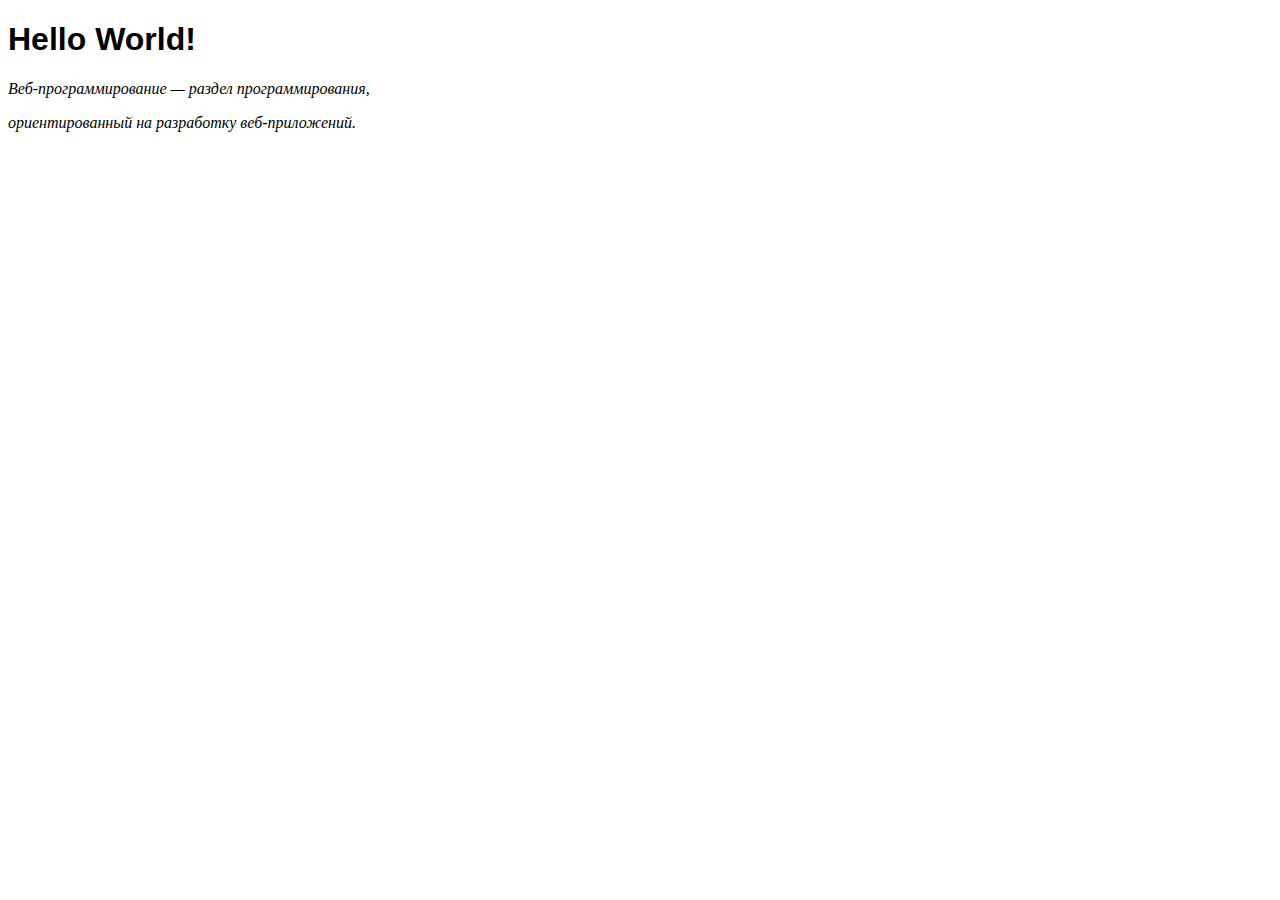
==== index.html @ 0164763b "First" ====
<!DOCTYPE html>
<html lang="en">
<head>
    <meta charset="UTF-8">
    <meta http-equiv="X-UA-Compatible" content="IE=edge">
    <meta name="viewport" content="width=device-width, initial-scale=1.0">
    <title>Document</title>
    <style> h1 {
        font-family: Impact, Haettenschweiler, 'Arial Narrow Bold', sans-serif;
    }
    p{
        font-family: 'Times New Roman', Times, serif;
        font-style: italic;
    }
    </style>
</head>
<body>
    <div>
        <h1>Hello World!</h1>
        <p>Веб-программирование — раздел программирования,</p>
        <p>ориентированный на разработку веб-приложений.</p>
    </div>
    
</body>
</html>
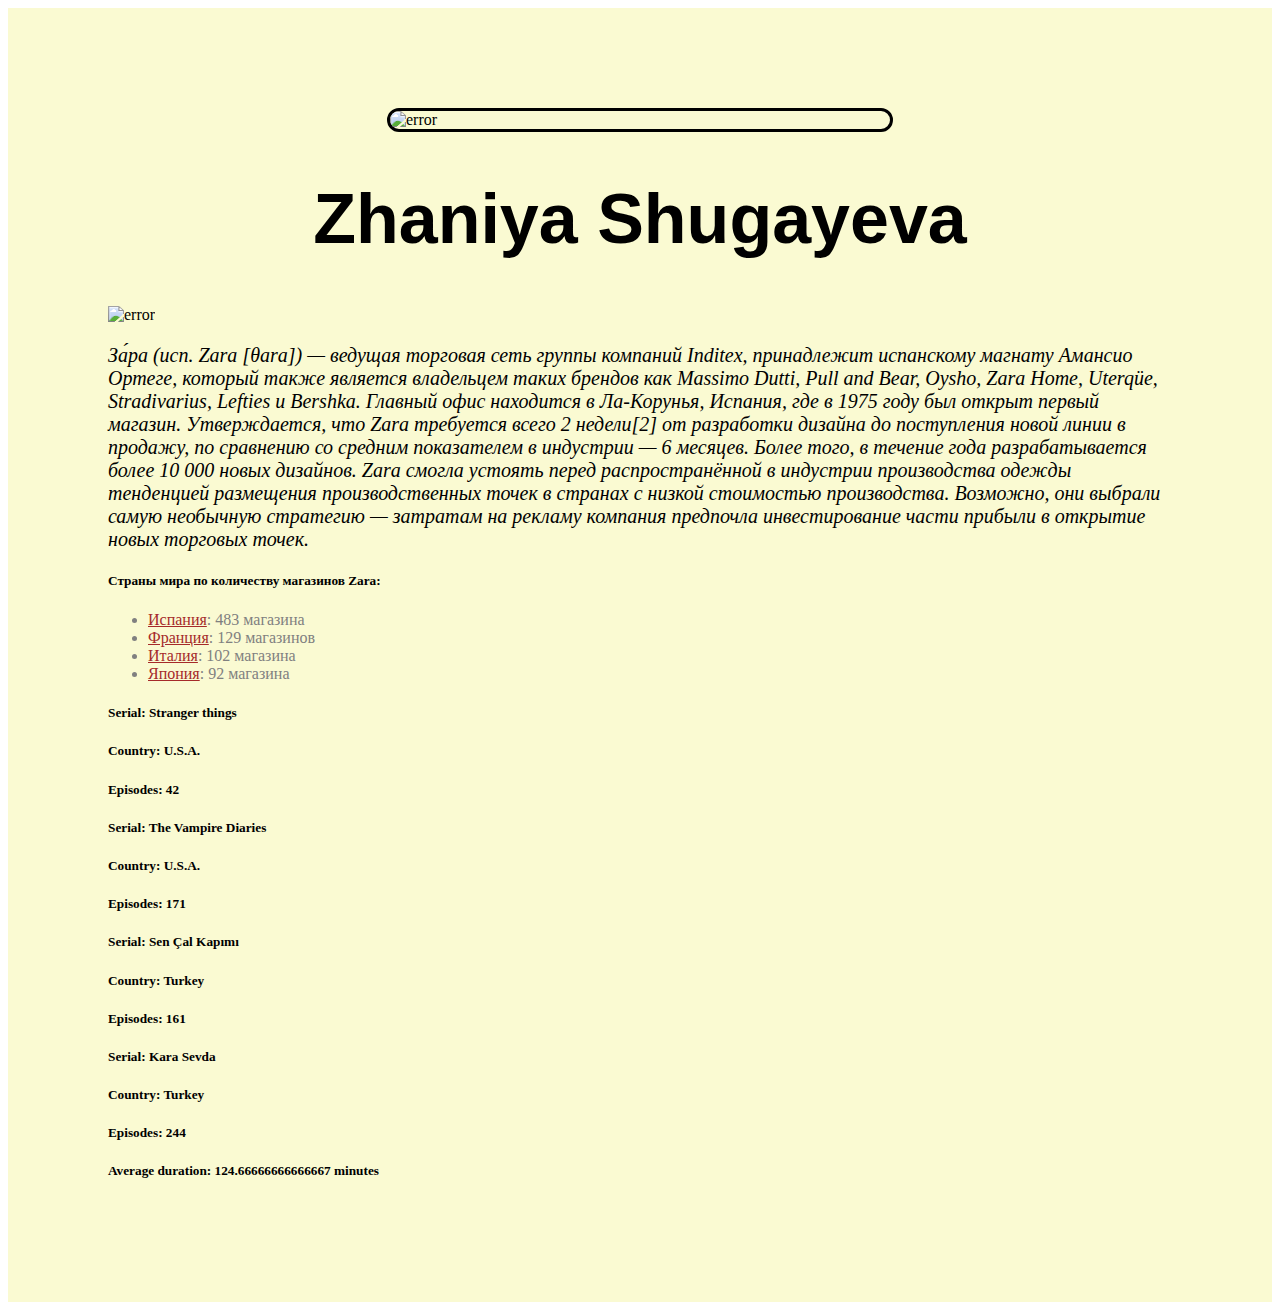
==== commit afc9562c: "js" ====
--- a/index.html
+++ b/index.html
@@ -2,24 +2,56 @@
 <html lang="en">
 <head>
     <meta charset="UTF-8">
-    <meta http-equiv="X-UA-Compatible" content="IE=edge">
-    <meta name="viewport" content="width=device-width, initial-scale=1.0">
+    <link href="https://cdn.jsdelivr.net/npm/bootstrap@5.3.0-alpha1/dist/css/bootstrap.min.css" rel="stylesheet" integrity="sha384-GLhlTQ8iRABdZLl6O3oVMWSktQOp6b7In1Zl3/Jr59b6EGGoI1aFkw7cmDA6j6gD" crossorigin="anonymous">
     <title>Document</title>
-    <style> h1 {
-        font-family: Impact, Haettenschweiler, 'Arial Narrow Bold', sans-serif;
-    }
-    p{
-        font-family: 'Times New Roman', Times, serif;
-        font-style: italic;
-    }
-    </style>
+    <link rel="stylesheet" href="style.css">
 </head>
 <body>
-    <div>
-        <h1>Hello World!</h1>
-        <p>Веб-программирование — раздел программирования,</p>
-        <p>ориентированный на разработку веб-приложений.</p>
+<div>
+    <div class="container-fluid">
+        <div class="row">
+            <div class="col-12 header">
+                <img id="main-image" src="images/me.jpeg" alt="error">
+            </div>
+            <h1 id="my-name">Zhaniya Shugayeva</h1>
+            <div>
+                <img src="images/zara.png" alt="error">
+            </div>
+            <div class="text">
+                <p>За́ра (исп. Zara [θara]) — ведущая торговая сеть группы компаний Inditex, принадлежит испанскому магнату
+                    Амансио Ортеге, который также является владельцем таких брендов как Massimo Dutti, Pull and Bear, Oysho,
+                    Zara Home, Uterqüe, Stradivarius, Lefties и Bershka. Главный офис находится в Ла-Корунья, Испания, где в
+                    1975 году был открыт первый магазин. Утверждается, что Zara требуется всего 2 недели[2] от разработки
+                    дизайна до поступления новой линии в продажу, по сравнению со средним показателем в индустрии — 6 месяцев.
+                    Более того, в течение года разрабатывается более 10 000 новых дизайнов. Zara смогла устоять перед
+                    распространённой в индустрии производства одежды тенденцией размещения производственных точек в странах с
+                    низкой стоимостью производства. Возможно, они выбрали самую необычную стратегию — затратам на рекламу
+                    компания предпочла инвестирование части прибыли в открытие новых торговых точек.</p>
+            </div>
+            <div class="shops">
+                <h5>Страны мира по количеству магазинов Zara:</h5>
+                <ul>
+                    <li class="li"><a
+                            href="https://ru.wikipedia.org/wiki/%D0%98%D1%81%D0%BF%D0%B0%D0%BD%D0%B8%D1%8F">Испания</a>: 483
+                        магазина
+                    </li>
+                    <li class="li"><a
+                            href="https://ru.wikipedia.org/wiki/%D0%A4%D1%80%D0%B0%D0%BD%D1%86%D0%B8%D1%8F">Франция</a>: 129
+                        магазинов
+                    </li>
+                    <li class="li"><a href="https://ru.wikipedia.org/wiki/%D0%98%D1%82%D0%B0%D0%BB%D0%B8%D1%8F">Италия</a>: 102
+                        магазина
+                    </li>
+                    <li class="li"><a href="https://ru.wikipedia.org/wiki/%D0%AF%D0%BF%D0%BE%D0%BD%D0%B8%D1%8F">Япония</a>: 92
+                        магазина
+                    </li>
+                </ul>
+            </div>
+
+            <script src="script.js"></script>
+        </div>
     </div>
-    
+</div>
+
 </body>
 </html>--- a/style.css
+++ b/style.css
@@ -0,0 +1,68 @@
+.container-fluid{
+    margin: 0;
+    padding: 100px;
+    background-color: lightgoldenrodyellow;
+}
+
+h1 {
+    font-family: Impact, Haettenschweiler, 'Arial Narrow Bold', sans-serif;
+    font-size: 70px;
+}
+p{
+    font-family: 'Times New Roman', Times, serif;
+    font-style: italic;
+    font-size: 20px;
+}
+
+#main-image {
+    width: 400px;
+    border: solid;
+    border-radius: 20px;
+}
+
+.header {
+    display: flex;
+    justify-content: center;
+}
+
+#my-name {
+    text-align: center;
+}
+
+.li {
+    color: grey;
+}
+
+a {
+    color: brown;
+}
+
+a:hover {
+    color: black;
+}
+
+@media screen and (min-width: 768px) and (max-width: 1023px) {
+    #main-image {
+        width: 300px;
+    }
+
+    .shops {
+        width: 30%;
+    }
+
+    .text {
+        width: 70%;
+    }
+}
+
+@media screen and (max-width: 1179px) and (min-width: 1024px){
+    #main-image {
+        width: 400px;
+    }
+}
+
+@media screen and (min-width: 1200px){
+    #main-image {
+        width: 500px;
+    }
+}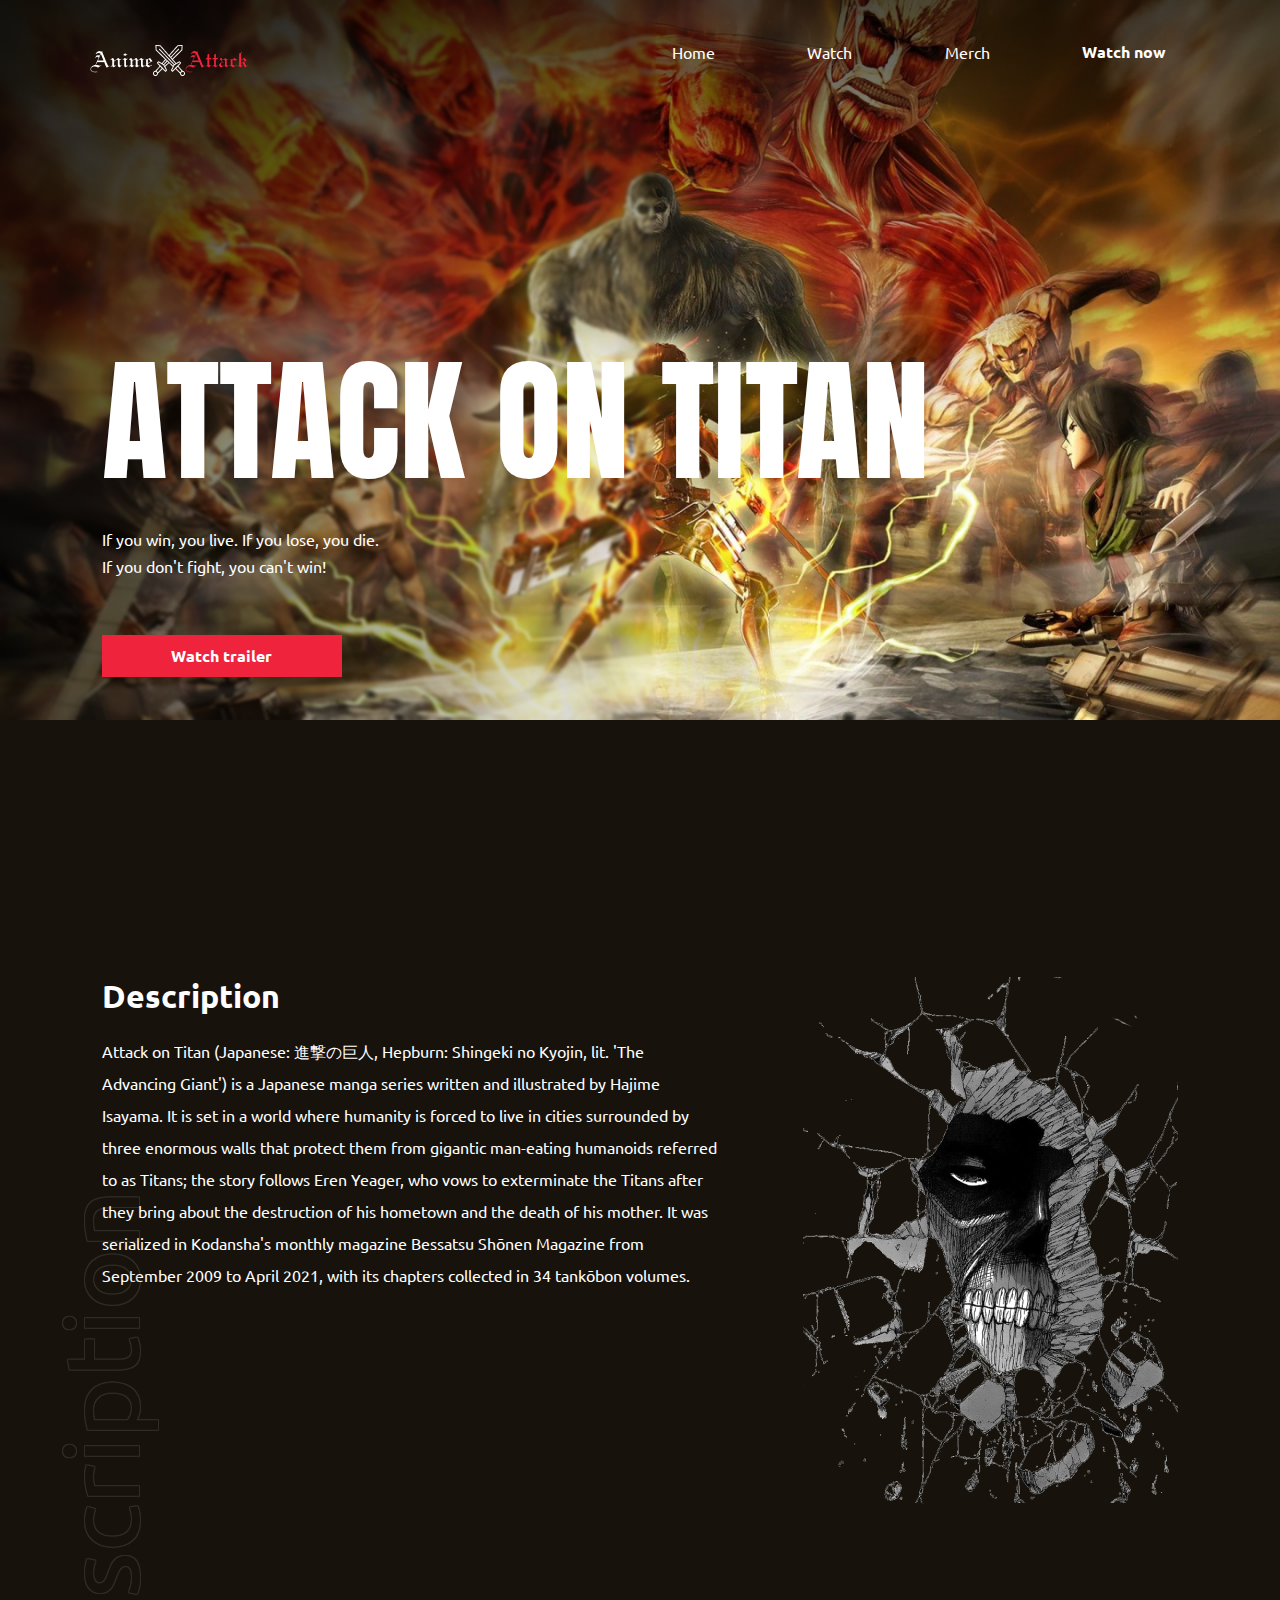
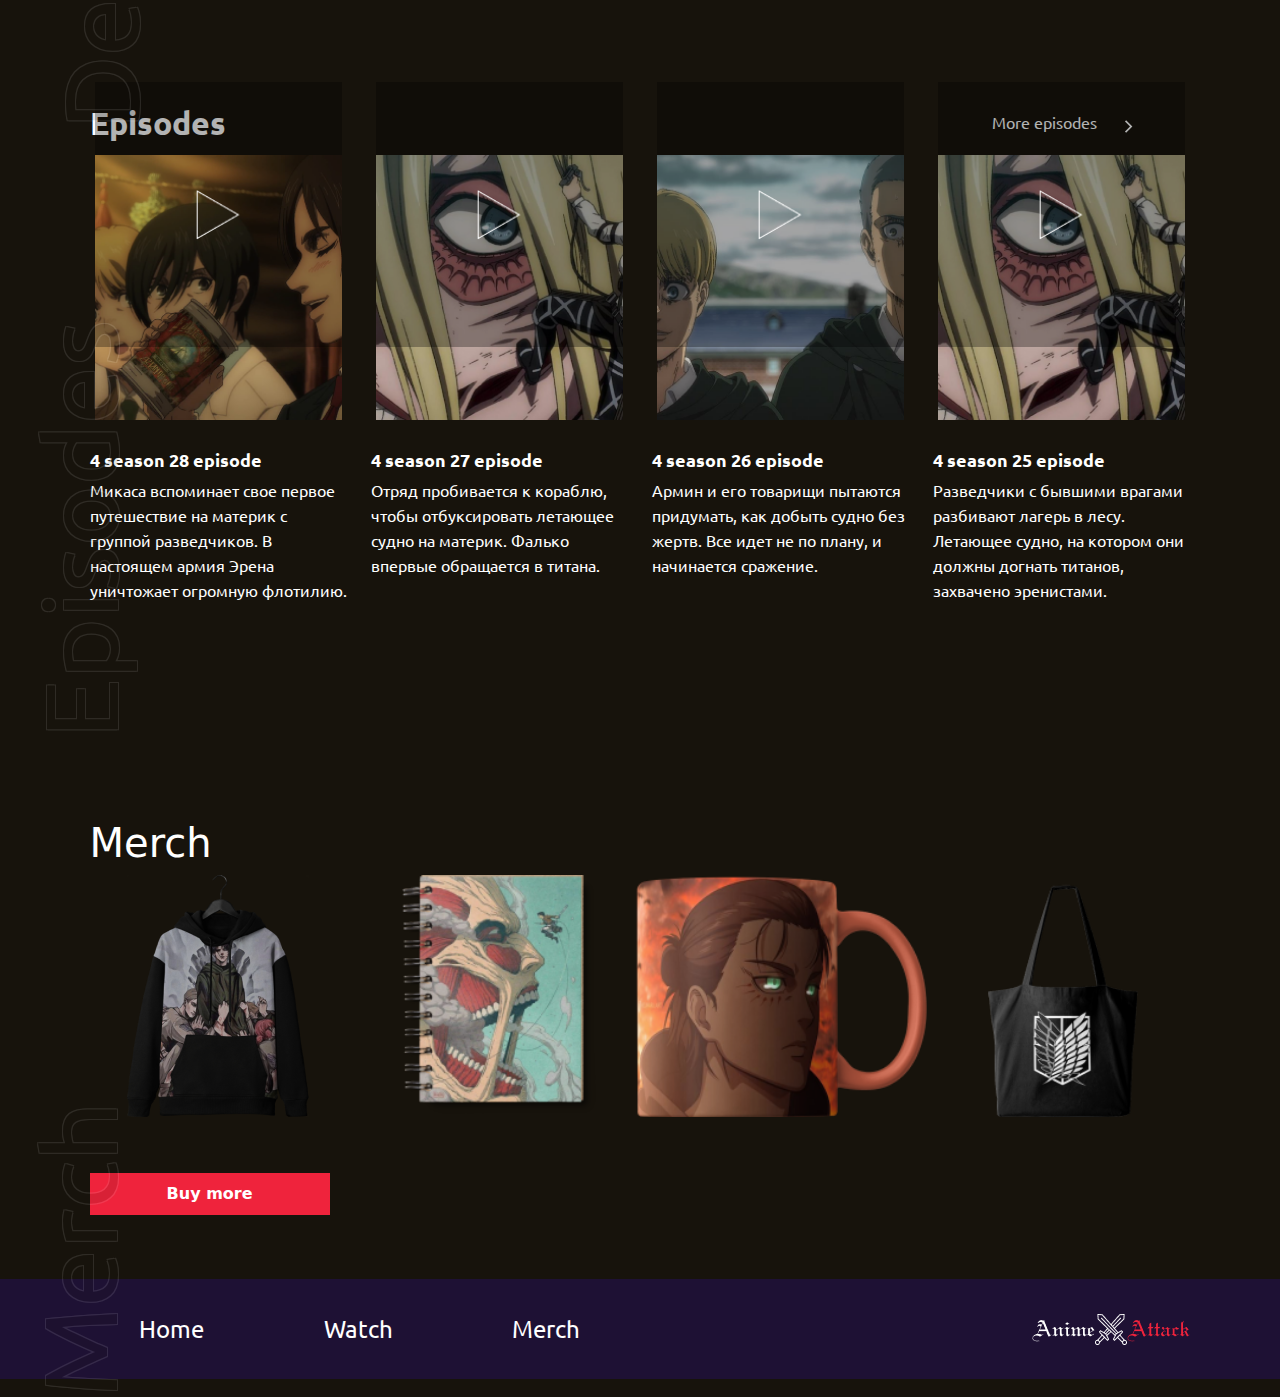
==== commit c2a1df09: "Add files via upload" ====
--- a/index.html
+++ b/index.html
@@ -1,57 +1,166 @@
-<!DOCTYPE html>
-<html lang="en">
-<head>
-    <meta charset="UTF-8">
-    <link href="https://cdn.jsdelivr.net/npm/bootstrap@5.3.0-alpha1/dist/css/bootstrap.min.css" rel="stylesheet" integrity="sha384-GLhlTQ8iRABdZLl6O3oVMWSktQOp6b7In1Zl3/Jr59b6EGGoI1aFkw7cmDA6j6gD" crossorigin="anonymous">
-    <title>Document</title>
-    <link rel="stylesheet" href="style.css">
-</head>
-<body>
-<div>
-    <div class="container-fluid">
-        <div class="row">
-            <div class="col-12 header">
-                <img id="main-image" src="images/me.jpeg" alt="error">
-            </div>
-            <h1 id="my-name">Zhaniya Shugayeva</h1>
-            <div>
-                <img src="images/zara.png" alt="error">
-            </div>
-            <div class="text">
-                <p>За́ра (исп. Zara [θara]) — ведущая торговая сеть группы компаний Inditex, принадлежит испанскому магнату
-                    Амансио Ортеге, который также является владельцем таких брендов как Massimo Dutti, Pull and Bear, Oysho,
-                    Zara Home, Uterqüe, Stradivarius, Lefties и Bershka. Главный офис находится в Ла-Корунья, Испания, где в
-                    1975 году был открыт первый магазин. Утверждается, что Zara требуется всего 2 недели[2] от разработки
-                    дизайна до поступления новой линии в продажу, по сравнению со средним показателем в индустрии — 6 месяцев.
-                    Более того, в течение года разрабатывается более 10 000 новых дизайнов. Zara смогла устоять перед
-                    распространённой в индустрии производства одежды тенденцией размещения производственных точек в странах с
-                    низкой стоимостью производства. Возможно, они выбрали самую необычную стратегию — затратам на рекламу
-                    компания предпочла инвестирование части прибыли в открытие новых торговых точек.</p>
-            </div>
-            <div class="shops">
-                <h5>Страны мира по количеству магазинов Zara:</h5>
-                <ul>
-                    <li class="li"><a
-                            href="https://ru.wikipedia.org/wiki/%D0%98%D1%81%D0%BF%D0%B0%D0%BD%D0%B8%D1%8F">Испания</a>: 483
-                        магазина
-                    </li>
-                    <li class="li"><a
-                            href="https://ru.wikipedia.org/wiki/%D0%A4%D1%80%D0%B0%D0%BD%D1%86%D0%B8%D1%8F">Франция</a>: 129
-                        магазинов
-                    </li>
-                    <li class="li"><a href="https://ru.wikipedia.org/wiki/%D0%98%D1%82%D0%B0%D0%BB%D0%B8%D1%8F">Италия</a>: 102
-                        магазина
-                    </li>
-                    <li class="li"><a href="https://ru.wikipedia.org/wiki/%D0%AF%D0%BF%D0%BE%D0%BD%D0%B8%D1%8F">Япония</a>: 92
-                        магазина
-                    </li>
-                </ul>
-            </div>
-
-            <script src="script.js"></script>
-        </div>
-    </div>
-</div>
-
-</body>
+<!DOCTYPE html>
+<html lang="en">
+<head>
+    <meta charset="UTF-8">
+    <meta name="viewport" content="width=device-width, initial-scale=1">
+    <title>Anime Attack</title>
+    <link rel="stylesheet" href="css/bootstrap.min.css">
+    <link rel="stylesheet" href="css/index.css">
+</head>
+<body>
+<div class="container-fluid">
+    <div class="row back">
+        <div class="row navbar">
+            <div class="col-6">
+                <img src="images/index/logo.png" alt="">
+            </div>
+            <div class="col-6">
+                <ul class="">
+                    <li><a href="index.html">Home</a></li>
+                    <li><a href="watch.html">Watch</a></li>
+                    <li><a href="">Merch</a></li>
+                    <li id="but"><a href="">Watch now</a></li>
+                </ul>
+            </div>
+        </div>
+        <div class="row main">
+            <div class="col-12">
+                <h1>ATTACK ON TITAN</h1>
+            </div>
+            <div class="col-12" style="margin-top: 20px">
+                <h2>
+                    If you win, you live. If you lose, you die.
+                </h2>
+            </div>
+            <div class="col-12">
+                <h2>
+                    If you don't fight, you can't win!
+                </h2>
+            </div>
+            <div class="col-12" style="margin-top: 50px">
+                <h2>
+                    <a href="watch.html">
+                        <button>
+                            Watch trailer
+                        </button>
+                    </a>
+                </h2>
+            </div>
+        </div>
+    </div>
+    <div class="row content">
+        <div class="col-7">
+            <h2 id="desc">Description</h2>
+            <h1>Description</h1>
+            <p>Attack on Titan (Japanese: 進撃の巨人, Hepburn: Shingeki no Kyojin, lit. 'The Advancing Giant') is a
+                Japanese manga series written and illustrated by Hajime Isayama. It is set in a world where humanity is
+                forced to live in cities surrounded by three enormous walls that protect them from gigantic man-eating
+                humanoids referred to as Titans; the story follows Eren Yeager, who vows to exterminate the Titans after
+                they bring about the destruction of his hometown and the death of his mother. It was serialized in
+                Kodansha's monthly magazine Bessatsu Shōnen Magazine from September 2009 to April 2021, with its
+                chapters collected in 34 tankōbon volumes.</p>
+        </div>
+        <div class="col-5" style="display: flex; justify-content: right">
+            <img src="images/index/head.png" alt="">
+        </div>
+    </div>
+    <div class="row episodes">
+        <div class="col-9">
+            <h2 id="episodes">Episodes</h2>
+            <h1>Episodes</h1>
+        </div>
+        <div class="col-2 d-flex justify-content-end align-items-center">
+            <h2>
+                More episodes
+            </h2>
+        </div>
+        <div class="col-1 d-flex justify-content-start align-items-center">
+            <img id="next" src="images/index/next.png" alt="">
+        </div>
+        <div class="col-3">
+            <img src="images/index/28episode.png" alt="">
+            <img src="images/index/play.png" alt="" style="margin-top: -445px">
+            <h3>
+                4 season 28 episode
+            </h3>
+            <p>
+                Микаса вспоминает свое первое путешествие на материк с группой разведчиков. В настоящем армия Эрена
+                уничтожает огромную флотилию.
+            </p>
+        </div>
+        <div class="col-3">
+            <img src="images/index/27episode.png" alt="">
+            <img src="images/index/play.png" alt="" style="margin-top: -445px">
+            <h3>
+                4 season 27 episode
+            </h3>
+            <p>
+                Отряд пробивается к кораблю, чтобы отбуксировать летающее судно на материк. Фалько впервые обращается в
+                титана.
+            </p>
+        </div>
+        <div class="col-3">
+            <img src="images/index/26episode.png" alt="">
+            <img src="images/index/play.png" alt="" style="margin-top: -445px">
+            <h3>
+                4 season 26 episode
+            </h3>
+            <p>
+                Армин и его товарищи пытаются придумать, как добыть судно без жертв. Все идет не по плану, и начинается
+                сражение.
+            </p>
+        </div>
+        <div class="col-3">
+            <img src="images/index/25episode.png" alt="">
+            <img src="images/index/play.png" alt="" style="margin-top: -445px">
+            <h3>
+                4 season 25 episode
+            </h3>
+            <p>
+                Разведчики с бывшими врагами разбивают лагерь в лесу. Летающее судно, на котором они должны догнать
+                титанов, захвачено эренистами.
+            </p>
+        </div>
+    </div>
+    <div class="row merch">
+        <div class="col-12">
+            <h2 id="merch">Merch</h2>
+            <h1>Merch</h1>
+        </div>
+        <div class="col-3 d-flex justify-content-center">
+            <img src="images/index/hoodie.png" alt="">
+        </div>
+        <div class="col-3 d-flex justify-content-center">
+            <img src="images/index/book.png" alt="">
+        </div>
+        <div class="col-3 d-flex justify-content-center">
+            <img src="images/index/cup.png" alt="">
+        </div>
+        <div class="col-3 d-flex justify-content-center">
+            <img src="images/index/shoper.png" alt="">
+        </div>
+        <div class="col-3" style="margin-top: 5%">
+            <a href="">
+                <button>
+                    Buy more
+                </button>
+            </a>
+        </div>
+    </div>
+    <div class="row footer d-flex justify-content-between">
+        <div class="col-2 d-flex justify-content-center align-items-center">
+            <a href="index.html">Home</a>
+        </div>
+        <div class="col-2 d-flex justify-content-center align-items-center">
+            <a href="watch.html">Watch</a>
+        </div>
+        <div class="col-2 d-flex justify-content-center align-items-center">
+            <a href="">Merch</a>
+        </div>
+        <div class="col-6 d-flex justify-content-end align-items-center">
+            <img src="images/index/logo.png" alt="">
+        </div>
+    </div>
+</div>
+</body>
 </html>--- a/css/index.css
+++ b/css/index.css
@@ -0,0 +1,230 @@
+@import url('https://fonts.googleapis.com/css2?family=Ubuntu:wght@300&display=swap');
+@import url('https://fonts.googleapis.com/css2?family=Anton&display=swap');
+
+body {
+    margin: 0;
+    padding: 0;
+    box-sizing: border-box;
+    background-color: #17130C;
+}
+
+* {
+    padding: 0;
+    margin: 0;
+}
+
+.container-fluid {
+    margin: 0;
+    padding: 0;
+    color: white;
+}
+
+
+/*navbar*/
+
+.navbar {
+    height: 120px;
+}
+
+.navbar ul {
+    list-style: none;
+    display: flex;
+    justify-content: space-between;
+    font-family: 'Ubuntu', sans-serif;
+    font-style: normal;
+    font-weight: 400;
+    font-size: 16px;
+    color: white;
+}
+
+#but {
+    font-weight: 800;
+}
+
+/*back*/
+
+.back {
+    padding: 0 7%;
+    margin: 0;
+    background-image: url("/images/index/background.png");
+    background-size: 100%;
+    background-repeat: no-repeat;
+}
+
+.back img {
+    padding: 0;
+}
+
+.back .main {
+    margin-top: 20%;
+    margin-bottom: 20%;
+    color: white;
+}
+
+.main h1 {
+    font-family: 'Anton', sans-serif;
+    font-style: normal;
+    font-weight: 400;
+    font-size: 15vb;
+}
+
+.main h2 {
+    font-family: 'Ubuntu', sans-serif;
+    font-style: normal;
+    font-weight: 400;
+    font-size: 16px;
+}
+
+button {
+    width: 240px;
+    height: 42px;
+    border: none;
+    background: #EF233C;
+    color: white;
+    font-weight: 800;
+}
+
+a {
+    text-decoration: none;
+    color: white;
+}
+
+/*content*/
+
+.content {
+    color: white;
+    margin: 72px 7%;
+}
+
+.content h1 {
+    font-family: 'Ubuntu', sans-serif;
+    font-style: normal;
+    font-weight: 700;
+    font-size: 32px;
+}
+
+.content p {
+    margin-top: 20px;
+    font-family: 'Ubuntu', sans-serif;
+    font-style: normal;
+    font-weight: 400;
+    font-size: 16px;
+    line-height: 200%;
+}
+
+#desc {
+    position: absolute;
+    top: 1400px;
+    left: -170px;
+    opacity: 10%;
+    color: #17130C;
+    font-family: 'Ubuntu', sans-serif;
+    font-style: normal;
+    font-weight: 400;
+    font-size: 103px;
+    line-height: 118px;
+
+    text-shadow: -1px -1px 0 #FFF, 1px -1px 0 #FFF, -1px 1px 0 #FFF, 1px 1px 0 #FFF;
+    transform: rotate(-90deg);
+}
+
+/*episodes*/
+
+.episodes {
+    display: flex;
+    margin-top: 200px;
+    padding: 0 7%;
+}
+
+#episodes {
+    position: absolute;
+    top: 2070px;
+    left: -130px;
+    opacity: 10%;
+    color: #17130C;
+    font-family: 'Ubuntu', sans-serif;
+    font-style: normal;
+    font-weight: 400;
+    font-size: 103px;
+    line-height: 118px;
+
+    text-shadow: -1px -1px 0 #FFF, 1px -1px 0 #FFF, -1px 1px 0 #FFF, 1px 1px 0 #FFF;
+    transform: rotate(-90deg);
+}
+
+.episodes h1 {
+    font-family: 'Ubuntu', sans-serif;
+    font-style: normal;
+    font-weight: 700;
+    font-size: 32px;
+}
+
+.episodes h2 {
+    font-family: 'Ubuntu', sans-serif;
+    font-style: normal;
+    font-weight: 400;
+    font-size: 16px;
+}
+
+.episodes h3 {
+    font-family: 'Ubuntu', sans-serif;
+    font-style: normal;
+    font-weight: 700;
+    font-size: 18px;
+}
+
+
+.episodes img:not(#next){
+    width: 100%;
+    padding: 5px;
+}
+
+.episodes p {
+    font-family: 'Ubuntu', sans-serif;
+    font-style: normal;
+    font-weight: 400;
+    font-size: 16px;
+    line-height: 25px;
+}
+
+/*merch*/
+
+.merch {
+    display: flex;
+    margin-top: 200px;
+    padding: 0 7%;
+}
+
+#merch {
+    position: absolute;
+    top: 2790px;
+    left: -70px;
+    opacity: 10%;
+    color: #17130C;
+    font-family: 'Ubuntu', sans-serif;
+    font-style: normal;
+    font-weight: 400;
+    font-size: 103px;
+    line-height: 118px;
+
+    text-shadow: -1px -1px 0 #FFF, 1px -1px 0 #FFF, -1px 1px 0 #FFF, 1px 1px 0 #FFF;
+    transform: rotate(-90deg);
+}
+
+/*footer*/
+
+.footer {
+    padding: 0 7%;
+    height: 100px;
+    background-color: #1E1134;
+    margin-top: 5%;
+}
+
+.footer a {
+    color: white;
+    font-family: 'Ubuntu', sans-serif;
+    font-style: normal;
+    font-weight: 400;
+    font-size: 24px;
+}
+
